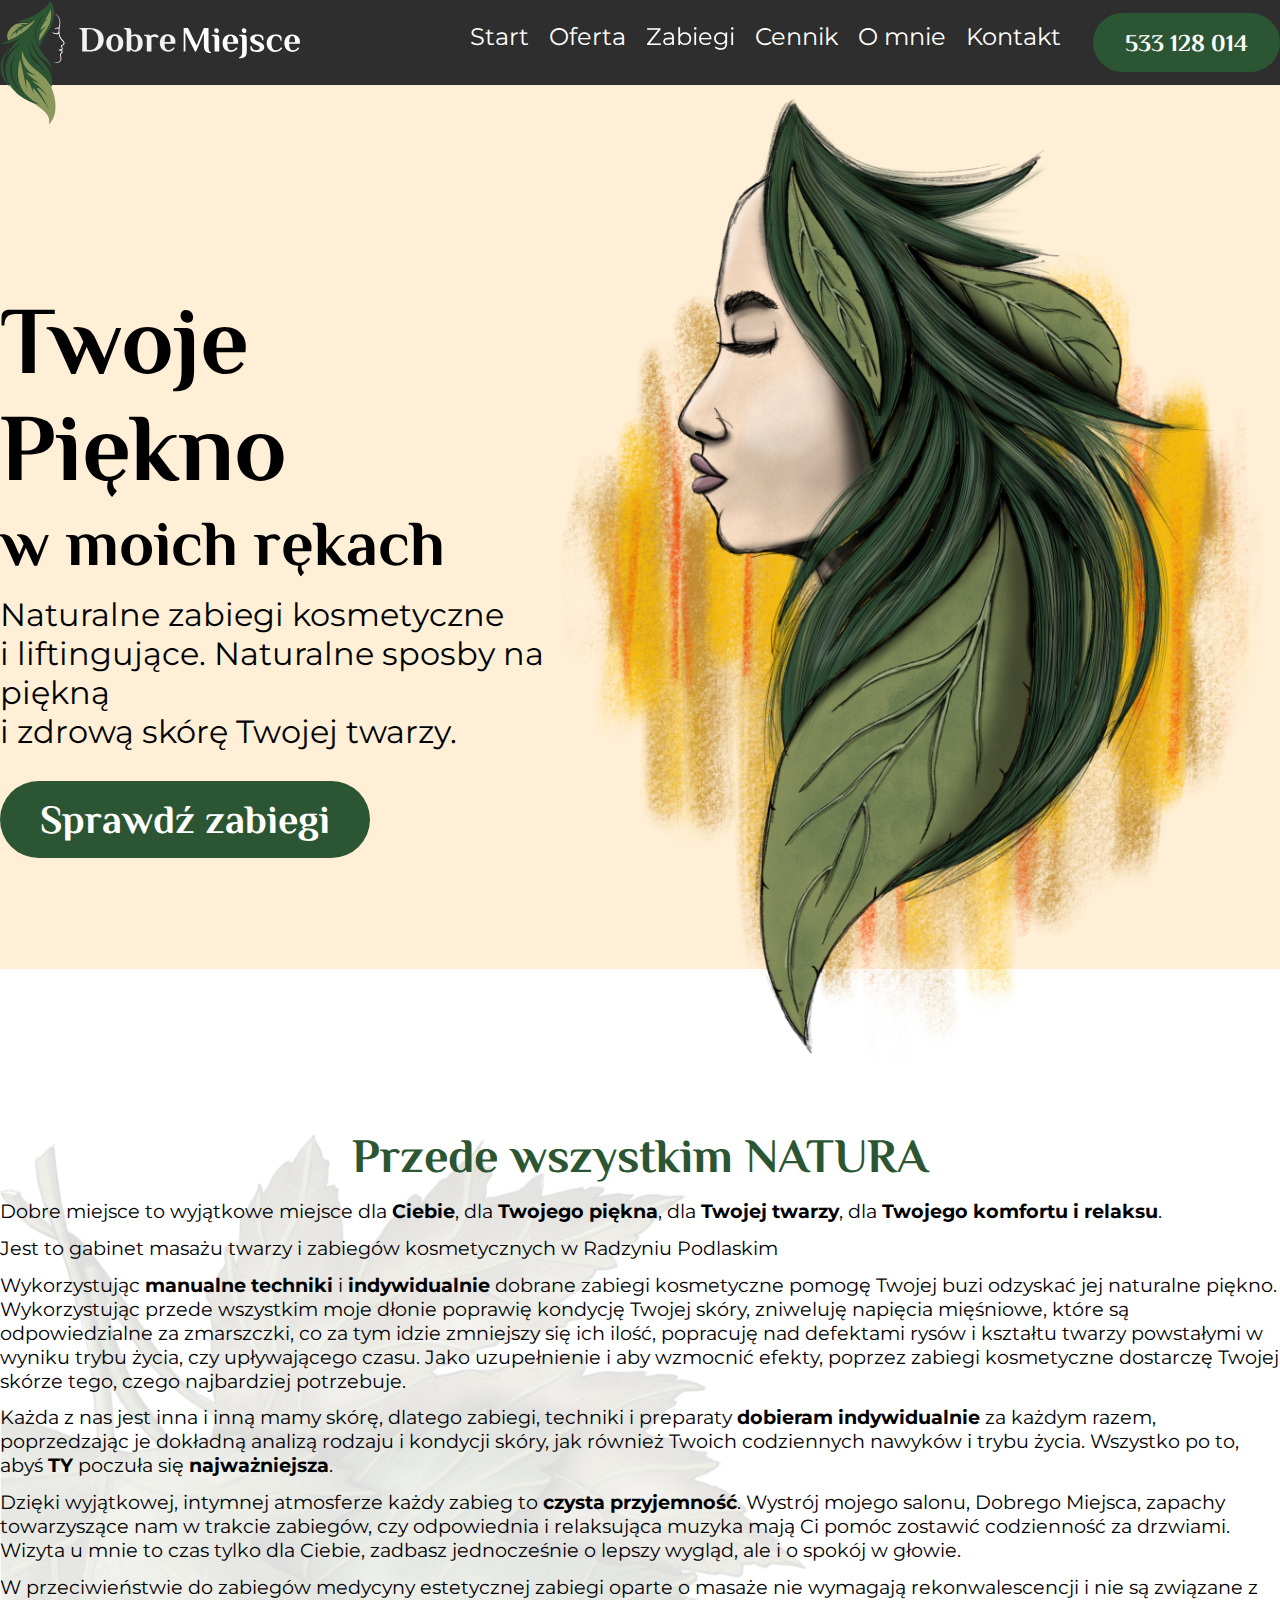
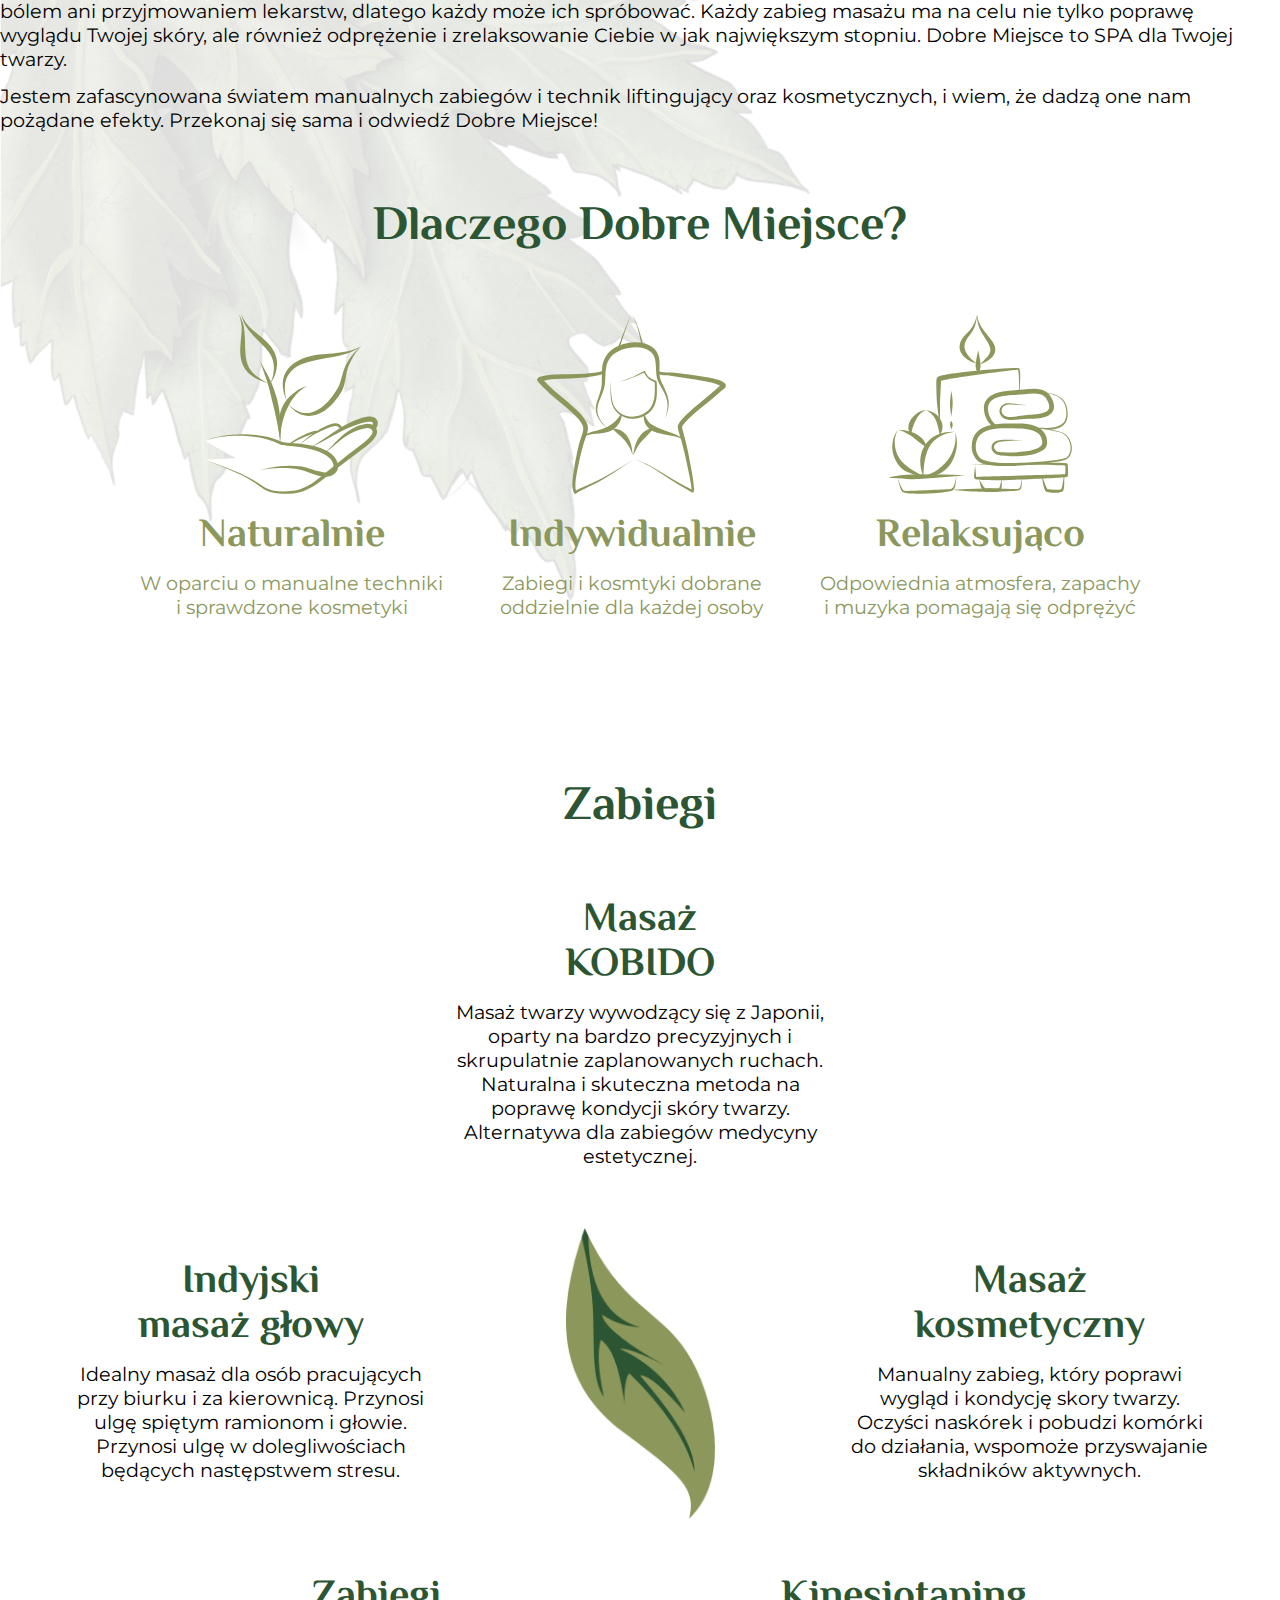
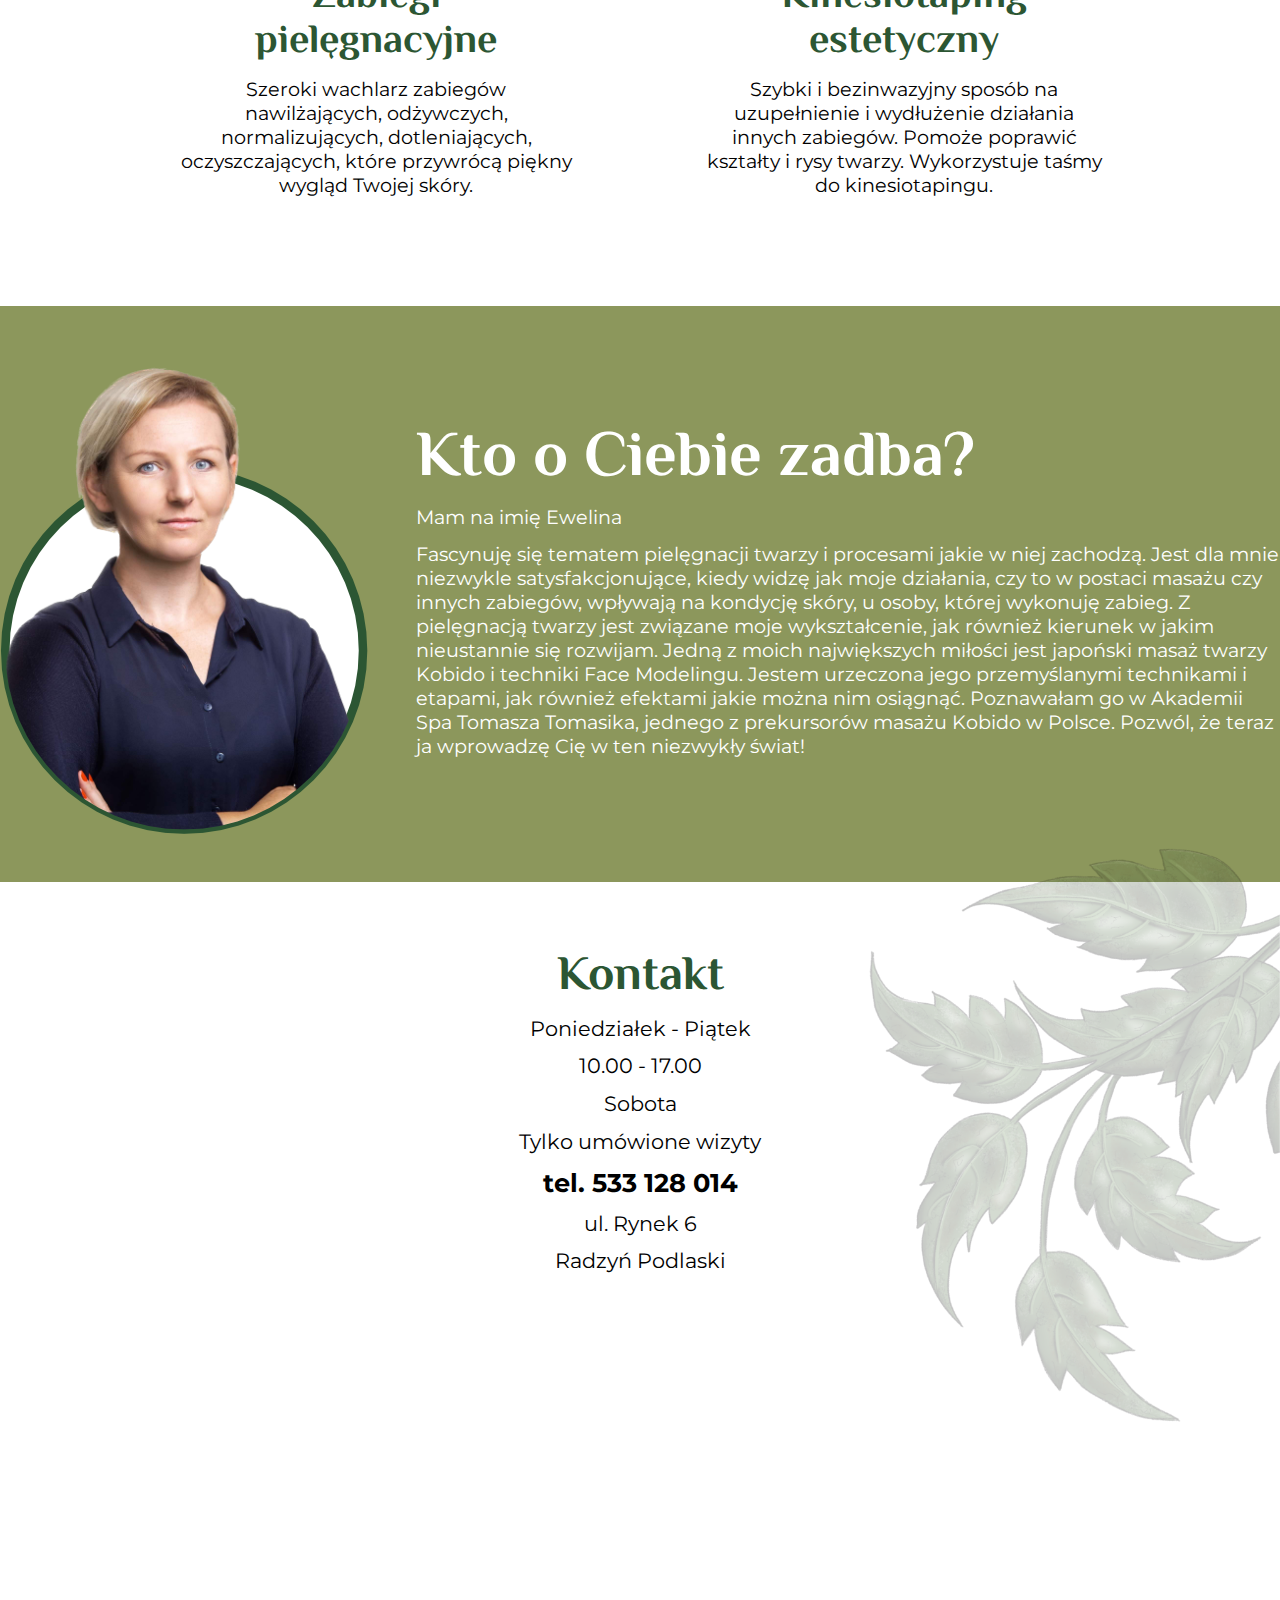
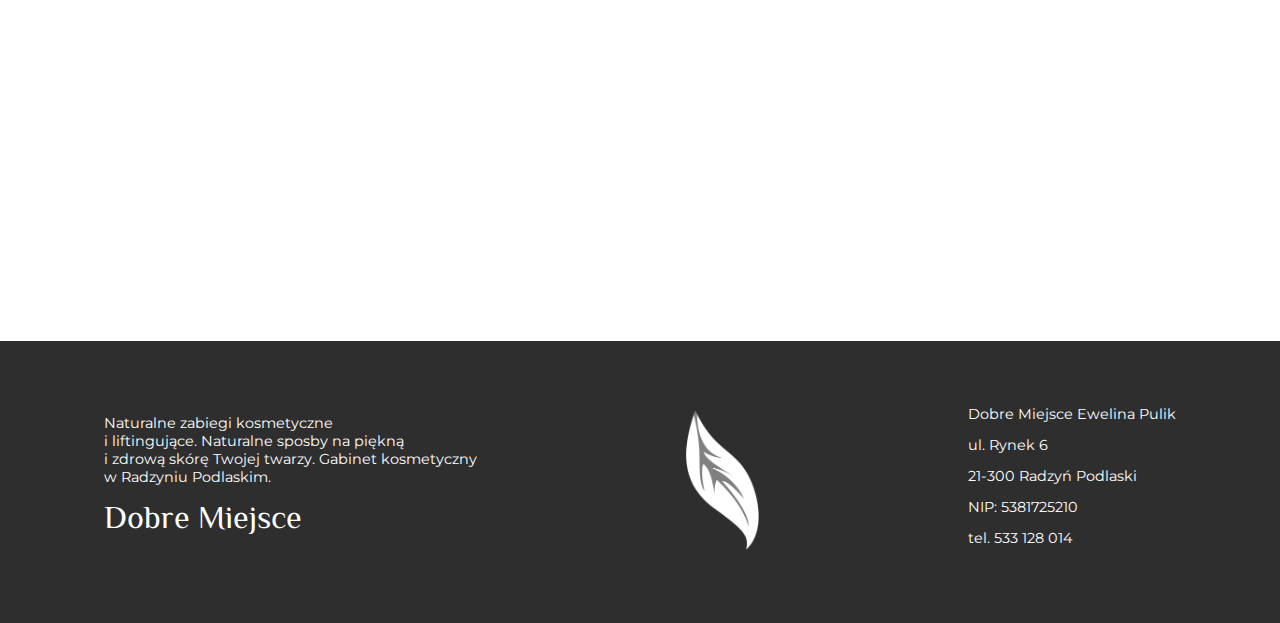
==== index.html @ a8a828a7 "Repository initialization" ====
<!DOCTYPE html>
<html lang="en">
<head>
  <meta charset="UTF-8">
  <meta http-equiv="X-UA-Compatible" content="IE=edge">
  <meta name="viewport" content="width=device-width, initial-scale=1.0">
  <meta name="facebook-domain-verification" content="7zumiikb2xmqlkb2lpfqrp0bzex1kz" />
  <title>Dobre Miejsce - Gabinet kosmetyczny -Manualne zabiegi na twarz</title>
  <link rel="stylesheet" href="./css/style.css">
  <!-- Google Tag Manager -->
  <script>(function(w,d,s,l,i){w[l]=w[l]||[];w[l].push({'gtm.start':
  new Date().getTime(),event:'gtm.js'});var f=d.getElementsByTagName(s)[0],
  j=d.createElement(s),dl=l!='dataLayer'?'&l='+l:'';j.async=true;j.src=
  'https://www.googletagmanager.com/gtm.js?id='+i+dl;f.parentNode.insertBefore(j,f);
  })(window,document,'script','dataLayer','GTM-NC2VKWX');</script>
  <!-- End Google Tag Manager -->
</head>

<body>
  
  <!-- Google Tag Manager (noscript) -->
<noscript><iframe src="https://www.googletagmanager.com/ns.html?id=GTM-NC2VKWX"
  height="0" width="0" style="display:none;visibility:hidden"></iframe></noscript>
  <!-- End Google Tag Manager (noscript) -->

  <header>

    <div class="header__box desktop">
      <img src="../assets/Logo jedna linia.svg" alt="Dobre Miejsce logo" class="logo">

      <div class="header__menu">
        <nav class="nav100">
          <ul class="nav100">
            <li class="nav100"><a href="../#start">Start</a></li>
            <li class="nav100"><a href="../#oferta">Oferta</a></li>
            <li class="dropdown nav100">
              <a href="../#zabiegi">Zabiegi</a>
              <ul class="dropdown__menu">
                <li><a href="./zabiegi/kobido.html">Masaż KOBIDO</a></li>
                <li><a href="./zabiegi/masaz-indyjski-glowy.html">Indyjski masaż głowy</a></li>
                <li><a href="./zabiegi/masaz-kosmetyczny.html">Masaż kosmetyczny</a></li>
                <li><a href="./zabiegi/kinesiotaping-estetyczny.html">Kinesiotaping Estetyczny</a></li>
                <li class="dropdown__inner">
                  <a href="#" class="dropdown__menu__item">Zabiegi pielęgnacyjne &darr;</a>
                  <ul class="dropdown__menu__inner">
                    <li><a href="./zabiegi/zabiegi-pielegnacyjne/sekret-wiecznej-mlodosci.html">Sekret Wiecznej Młodości</a></li>
                    <li><a href="./zabiegi/zabiegi-pielegnacyjne/antiacne-vials.html">AntiAcne Vials</a></li>
                    <li><a href="./zabiegi/zabiegi-pielegnacyjne/antiaging-vials.html">AntiAging Vials</a></li>
                    <li><a href="./zabiegi/zabiegi-pielegnacyjne/peeling-kawitacyjny.html">Peeling kawitacyjny</a></li>
                    <li><a href="./zabiegi//zabiegi-pielegnacyjne/mezoterapia-beziglowa.html">Mezoterapia bezigłowa</a></li>
                    <li><a href="./zabiegi/zabiegi-pielegnacyjne/sonoforeza.html">Sonoforeza</a></li>
                  </ul>
                </li>
              </ul>
            </li>
            <li class="nav100"><a href="./cennik.html">Cennik</a></li>
            <li class="nav100"><a href="#bio">O mnie</a></li>
            <li class="nav100"><a href="#kontakt">Kontakt</a></li>
          </ul>
        </nav>
        <button><a href="tel:533128014">533 128 014</a></button>
      </div>

    </div>

    <div class="header__box-mobile">
      <div class="mobile__header">
        <img src="../assets/Logo jedna linia.svg" alt="Dobre Miejsce logo" class="logo">
        <a href="#start">
          <div class="hamburger__icon">
            <div class="hamburger__bar bar-1"></div>
            <div class="hamburger__bar bar-2"></div>
            <div class="hamburger__bar bar-3"></div>
          </div>
        </a>
      </div>
      
    </div>
  </header>
  <div class="header__box-mobile dropdown__menu__openbox">
    <div class="header__menu-mobile header__menu">
      <nav>
        <ul>
          <li class="nav100"><a href="#start">Start</a></li>
          <li class="nav100"><a href="#oferta">Oferta</a></li>
          <li class="dropdown-mobile">
            <a href="#zabiegi">Zabiegi</a>
              <ul class="second__level">
                <li><a href="./zabiegi/kobido.html">Masaż KOBIDO</a></li>
              <li><a href="./zabiegi/masaz-indyjski-glowy.html">Indyjski masaż głowy</a></li>
              <li><a href="./zabiegi/masaz-kosmetyczny.html">Masaż kosmetyczny</a></li>
              <li><a href="./zabiegi/kinesiotaping-estetyczny.html">Kinesiotaping Estetyczny</a></li>
                <li class="dropdown__inner-mobile">
                  <a href="#">Zabiegi pielęgnacyjne:</a>
                  <ul class="third__level">
                    <li><a href="./zabiegi/zabiegi-pielegnacyjne/peeling-kawitacyjny.html">Peeling kawitacyjny</a></li>
                    <li><a href="./zabiegi/zabiegi-pielegnacyjne/mezoterapia-beziglowa.html">Mezoterapia bezigłowa</a></li>
                    <li><a href="./zabiegi/zabiegi-pielegnacyjne/sonoforeza.html">Sonoforeza</a></li>
                    <li><a href="./zabiegi/zabiegi-pielegnacyjne/sekret-wiecznej-mlodosci.html">Sekret Wiecznej Młodości</a></li>
                    <li><a href="./zabiegi/zabiegi-pielegnacyjne/antiacne-vials.html">AntiAcne Vials</a></li>
                    <li><a href="./zabiegi/zabiegi-pielegnacyjne/antiaging-vials.html">AntiAging Vials</a></li>
                  </ul>
                </li>
              </ul>
          </li>
          <li class="nav100"><a href="./cennik.html">Cennik</a></li>
          <li class="nav100"><a href="#bio">O mnie</a></li>
          <li class="nav100"><a href="#kontakt">Kontakt</a></li>
        </ul>
      </nav>
      <button><a href="tel:533128014">533 128 014</a></button>
    </div>
  </div>

  <section class="hero" id="start">
    <div class="hero__box">
      <div class="hero__text">
        <h1>Twoje Piękno</h1>
        <h2>w moich rękach</h2>
        <p>Naturalne zabiegi kosmetyczne</br>i liftingujące. Naturalne sposby na piękną</br>i zdrową skórę Twojej twarzy.</p>
        <button><a href="../#zabiegi">Sprawdź zabiegi</a></button>
      </div>
      <img src="./assets/hero.png" alt="Narysowana głowa kobiety, z liściami we włosach">
    </div>
    <div class="hero__bottom-bar"></div>
  </section>

<div class="bg1">

  <main>

    <section class="intro" id="oferta">
      <h2>Przede wszystkim NATURA</h2>
      <p>Dobre miejsce to wyjątkowe miejsce dla <strong>Ciebie</strong>, dla <strong>Twojego piękna</strong>, dla <strong>Twojej twarzy</strong>, dla <strong>Twojego komfortu i relaksu</strong>. </p>
      <p>Jest to gabinet masażu twarzy i zabiegów kosmetycznych w Radzyniu Podlaskim</p>
      <p>Wykorzystując <strong>manualne techniki</strong> i <strong>indywidualnie</strong> dobrane zabiegi kosmetyczne pomogę Twojej buzi odzyskać jej naturalne piękno. Wykorzystując przede wszystkim moje dłonie poprawię kondycję Twojej skóry, zniweluję napięcia mięśniowe, które są odpowiedzialne za zmarszczki, co za tym idzie zmniejszy się ich ilość, popracuję nad defektami rysów i kształtu twarzy powstałymi w wyniku trybu życia, czy upływającego czasu. Jako uzupełnienie i aby wzmocnić efekty, poprzez zabiegi kosmetyczne dostarczę Twojej skórze tego, czego najbardziej potrzebuje. </p>
      <p>Każda z nas jest inna i inną mamy skórę, dlatego zabiegi, techniki i preparaty <strong>dobieram indywidualnie</strong> za każdym razem, poprzedzając je dokładną analizą rodzaju i kondycji skóry, jak również Twoich codziennych nawyków i trybu życia. Wszystko po to, abyś <strong>TY</strong> poczuła się <strong>najważniejsza</strong>. </p>
      <p>Dzięki wyjątkowej, intymnej atmosferze każdy zabieg to <strong>czysta przyjemność</strong>. Wystrój mojego salonu, Dobrego Miejsca, zapachy towarzyszące nam w trakcie zabiegów, czy odpowiednia i relaksująca muzyka mają Ci pomóc zostawić codzienność za drzwiami. Wizyta u mnie to czas tylko dla Ciebie, zadbasz jednocześnie o lepszy wygląd, ale i o spokój w głowie.</p>
      <p> W przeciwieństwie do zabiegów medycyny estetycznej zabiegi oparte o masaże nie wymagają rekonwalescencji i nie są związane z bólem ani przyjmowaniem lekarstw, dlatego każdy może ich spróbować. Każdy zabieg masażu ma na celu nie tylko poprawę wyglądu Twojej skóry, ale również odprężenie i zrelaksowanie Ciebie w jak największym stopniu.  Dobre Miejsce to SPA dla Twojej twarzy.</p>
      <p>Jestem zafascynowana światem manualnych zabiegów i technik liftingujący oraz kosmetycznych, i wiem, że dadzą one nam pożądane efekty. Przekonaj się sama i odwiedź Dobre Miejsce! </p>
    </section>

    <section class="featured">
      <h2>Dlaczego Dobre Miejsce?</h2>
      <div class="featured__icons">
        <div class="featured__icon">
          <img src="./assets/hand.svg" alt="Ikona dłoni">
          <h3>Naturalnie</h3>
          <p>W oparciu o manualne techniki<br>i sprawdzone kosmetyki</p>
        </div>
        <div class="featured__icon">
          <img src="./assets/person.svg" alt="Ikona osoby">
          <h3>Indywidualnie</h3>
          <p>Zabiegi i kosmtyki dobrane<br>oddzielnie dla każdej osoby</p>
        </div>
        <div class="featured__icon">
          <img src="./assets/spa.svg" alt="Ikona spa">
          <h3>Relaksująco</h3>
          <p>Odpowiednia atmosfera, zapachy<br>i muzyka pomagają się odprężyć</p>
        </div>
      </div>
    </section>

    <section class="offer" id="zabiegi">
      <h2>Zabiegi</h2>
      <div class="offer__box">
        <div class="offer__row">
          <div class="offer__item">
            <h3>Masaż<br>KOBIDO</h3>
            <p>Masaż twarzy wywodzący się z Japonii, oparty na bardzo precyzyjnych i skrupulatnie zaplanowanych ruchach. Naturalna i skuteczna metoda na poprawę kondycji skóry twarzy. Alternatywa dla zabiegów medycyny estetycznej.</p>
          </div>
        </div>
        <div class="offer__row">
          <div class="offer__item">
            <h3>Indyjski<br>masaż głowy</h3>
            <p>Idealny masaż dla osób pracujących przy biurku i za kierownicą. Przynosi ulgę spiętym ramionom i głowie.  Przynosi ulgę w dolegliwościach będących następstwem stresu.</p>
          </div>
          <div class="offer__item">
            <img src="./assets/lisc@2x.png" alt="Liść">
          </div>
          <div class="offer__item">
            <h3>Masaż<br>kosmetyczny</h3>
            <p>Manualny zabieg, który poprawi wygląd i kondycję skory twarzy. Oczyści naskórek i pobudzi komórki do działania, wspomoże przyswajanie składników aktywnych.</p>
          </div>
        </div>
        <div class="offer__row">
          <div class="offer__item">
            <h3>Zabiegi<br>pielęgnacyjne</h3>
            <p>Szeroki wachlarz zabiegów nawilżających, odżywczych, normalizujących,  dotleniających, oczyszczających, które przywrócą piękny wygląd Twojej skóry. </p>
          </div>
          <div class="offer__item">
            <h3>Kinesiotaping<br>estetyczny</h3>
            <p>Szybki i bezinwazyjny sposób na uzupełnienie i wydłużenie działania innych zabiegów. Pomoże poprawić kształty i rysy twarzy. Wykorzystuje taśmy do kinesiotapingu.</p>
          </div>
        </div>
      </div>
    </section>

  </main>

</div>

  <section class="bio" id="bio">
    <div class="bio__box">
      <img src="./assets/Ewelina.png" alt="Ewelina Pulik">
      <div class="bio__text">
        <h2>Kto o Ciebie zadba?</h2>
        <p>Mam na imię Ewelina</p>
        <p>Fascynuję się tematem pielęgnacji twarzy i procesami jakie w niej zachodzą. Jest dla mnie niezwykle satysfakcjonujące, kiedy widzę jak moje działania, czy to w postaci masażu czy innych zabiegów, wpływają na kondycję skóry, u osoby, której wykonuję zabieg. Z pielęgnacją twarzy jest związane moje wykształcenie, jak również kierunek w jakim nieustannie się rozwijam. Jedną z moich największych miłości jest japoński masaż twarzy Kobido i techniki Face Modelingu. Jestem urzeczona jego przemyślanymi technikami i etapami, jak również efektami jakie można nim osiągnąć. Poznawałam go w Akademii Spa Tomasza Tomasika, jednego z prekursorów masażu Kobido w Polsce. Pozwól, że teraz ja wprowadzę Cię w ten niezwykły świat!</p>
      </div>
    </div>
  </section>

<div class="bg2__box">

  <main>

    <section class="contact" id="kontakt">
      <h2>Kontakt</h2>
      <p>Poniedziałek - Piątek</p>
      <p>10.00 - 17.00</p>
      <p>Sobota</p>
      <p>Tylko umówione wizyty</p>
      <p><strong>tel. 533 128 014</strong></p>
      <p>ul. Rynek 6</p>
      <p>Radzyń Podlaski</p>
    </section>

  </main>
  <div class="bg2"></div>
</div>

  <div class="map">
    <iframe src="https://www.google.com/maps/embed?pb=!1m18!1m12!1m3!1d2468.238154031235!2d22.618472777047128!3d51.78353339049301!2m3!1f0!2f0!3f0!3m2!1i1024!2i768!4f13.1!3m3!1m2!1s0x472219311bf551cb%3A0xe6fe9b88892fbf57!2sRynek%206%2C%2021-300%20Radzy%C5%84%20Podlaski!5e0!3m2!1spl!2spl!4v1685304555341!5m2!1spl!2spl" width="800" height="600" style="border:0;" allowfullscreen="" loading="lazy" referrerpolicy="no-referrer-when-downgrade"></iframe>
  </div>

  <footer>
    <div>
      <p>Naturalne zabiegi kosmetyczne<br>i liftingujące. Naturalne sposby na piękną<br>i zdrową skórę Twojej twarzy. Gabinet kosmetyczny<br>w Radzyniu Podlaskim.</p>
      <h3>Dobre Miejsce</h3>
    </div>
    <div>
      <img src="./assets/lisc-bw@2x.png" alt="Liść">
    </div>
    <div>
      <p>Dobre Miejsce Ewelina Pulik</p>
      <p>ul. Rynek 6</p>
      <p>21-300 Radzyń Podlaski</p>
      <p>NIP: 5381725210</p>
      <p>tel. 533 128 014</p>
    </div>
  </footer>

  <script src="app.js"></script>
</body>
</html>
---- css/style.css ----
/* imports */

@font-face {
  font-family: philosopher;
  src: url(../assets/Philosopher-Bold-PL.otf);
  font-weight: bold;
}

@font-face {
  font-family: philosopher;
  src: url(../assets/Philosopher-Regular-PL.otf);
  font-weight: regular;
}

@font-face {
  font-family: montserrat;
  src: url(../assets/Montserrat-VariableFont_wght.ttf);
}

/* reset */

html {
  box-sizing: border-box;
  font-size: 16px;
  scroll-behavior: smooth;
}

*, *:before, *:after {
  box-sizing: inherit;
}

body, h1, h2, h3, h4, h5, h6, p, ol, ul {
  margin: 0;
  padding: 0;
  font-weight: normal;
}

ol, ul {
  list-style: none;
}

img {
  max-width: 100%;
  height: auto;
}

a {
  color: inherit;
  text-decoration: none;
}

a:hover {
  color: inherit;
  text-decoration: none;
}

a:active {
  color: inherit;
  text-decoration: none;
}

a:visited {
  color: inherit;
  text-decoration: none;
}

/* variables */
:root {
  --primary: rgb(44, 86, 51);
  --secondary: rgb(140, 151, 92);
  --light: rgb(255, 239, 214);
  --dark: rgb(46, 46, 46);
  --mont: montserrat;
  --phil: philosopher
}

/* globals */

h1, h2, h3 {
  font-family: var(--phil);
  margin-bottom: 1rem;
}

.nav100 {
  height: 100%;
}

li.nav100 {
  display: flex;
  align-items: center;
}

nav a:hover {
  color: var(--secondary);
}

h1 {
  font-size: 6rem;
  font-weight: bold;
}

h2 {
  font-size: 4rem;
  font-weight: bold;
}

.hero p {
  font-size: 2rem;
}

p, li {
  font-family: var(--mont);
  font-size: 1.2rem;
  margin-bottom: .8rem;
}

button {
  background-color: var(--primary);
  color: white;
  font-family: var(--phil);
  font-size: 2.5rem;
  font-weight: bold;
  padding: 1rem 2.5rem;
  border: none;
  border-radius: 40px;
  transition: all .3s ease-in-out;
}

button:hover {
  cursor: pointer;
  background-color: var(--secondary);
  color: black;
  transition: all .3s ease-in-out;
}

.mobile {
  display: none;
}

/* sections */

#start, #oferta, #zabiegi, #bio, #kontakt {
  scroll-margin-top: 6rem;
}

header {
  position: fixed;
  width: 100%;
  top: 0;
  z-index: 4;
}

.bg1 {
  width: 100%;
  background-image: url(../assets/bg1.png);
  background-repeat: no-repeat;
  background-position: left top;
}

.bg2__box {
  width: 100%;
  position: relative;
}

.bg2 {
  position: absolute;
  top: -10rem;
  margin-top: -6rem;
  margin-bottom: -6rem;
  width: 100%;
  height: 85vh;
  background-image: url(../assets/bg2.png);
  background-repeat: no-repeat;
  background-position: right top;
  background-size: contain;
}

.dropdown, .dropdown__inner {
  position: relative;
}

.dropdown__inner {
  padding-bottom: 2rem;
  margin-bottom: -2rem !important;
}

.dropdown__menu {
  display: block;
  min-width: 350px;
  position: absolute;
  top: 5rem;
  left: -2rem;
  background-color: var(--dark);
  padding: 2rem;
  z-index: 4;
  transform: translateY(-400px) scaleY(0);
  transition: all .3s ease-in-out;
}

.dropdown__menu__inner {
  display: block;
  min-width: 350px;
  position: absolute;
  top: 2.5rem;
  left: 4rem;
  background-color: var(--dark);
  padding: 2rem;
  z-index: 4;
  transform: translateX(300px) scaleY(0);
  transition: all .3s ease-in-out;
}

.dropdown:hover .dropdown__menu, .dropdown__menu:hover {
  transform: translateY(0) scaleY(1);
  transition: all .3s ease-in-out;
}

.dropdown__inner:hover .dropdown__menu__inner {
  transform: translateX(0) scaleY(1);
  transition: all .3s ease-in-out;
}

.dropdown__menu li {
  margin-bottom: .6rem;
}

main {
  max-width: 1400px;
  margin: 0 auto;
}

section {
  margin-bottom: 4rem;
}

header {
  background-color: var(--dark);
  display: flex;
  justify-content: center;
  align-items: center;
}

.logo {
  max-width: 300px;
  margin-bottom: -40px;
}

.header__box {
  display: flex;
  justify-content: space-between;
  max-width: 1400px;
  width: 1400px;
}

.header__box-mobile {
  display: none;
}

.header__menu {
  display: flex;
  justify-content: center;
  align-items: center;
}

.header__menu button {
  font-size: 1.5rem;
  padding: 1rem 2rem;
}

nav ul {
  display: flex;
  align-items: center;
  justify-content: center;
  gap: 20px;
  margin-right: 2rem;
}

nav ul li {
  color: white;
  font-family: var(--mont);
  font-size: 1.5rem;
}

.hero, .hero__box {
  display: flex;
  justify-content: center;
  align-items: center;
}

.hero {
  flex-direction: column;
  background-color: var(--light);
  margin-top: 5rem;
}

.hero__box {
  max-width: 1400px;
  z-index: 2;
}

.hero__bottom-bar {
  width: 100%;
  height: 6rem;
  background-color: white;
  margin-top: -6rem;
}

.hero__text button {
  margin-top: 3%;
}

.hero__text h1 {
  margin-bottom: 1%;
}

.title__area {
  display: flex;
  justify-content: center;
  align-items: center;
  height: 10rem;
  background-color: var(--light);
  margin-top: 5rem;
  margin-bottom: 0;
}

.title__area h1{
  font-size: 3rem;
}

main h2 {
  font-size: 3rem;
  color: var(--primary);
  text-align: center;
}

.page__bg {
  max-width: 100%;
  background-image: url(../assets/bg1.png);
  background-repeat: no-repeat;
  background-position: left center;
  padding-top: 4rem;
}

.main__page {
  max-width: 1200px;margin: 0 auto;
}

.main__page p {
  line-height: 2rem;
}

.main__page Ul {
  list-style: disc;
}

.main__page li {
  margin-left: 3rem;
}

.featured {
  margin-top: 3rem;
}

.featured__icons {
  display: flex;
  justify-content: space-between;
  align-items: flex-end;
  max-width: 1000px;
  margin: 0 auto;
  padding-top: 3rem;
}

.featured__icon {
  display: flex;
  flex-direction: column;
  align-items: center;
  transform: scale(1) translateY(0px);
  transition: all .3s ease-in-out;
}

.featured__icon:hover {
  transform: scale(1.05) translateY(-15px);
  transition: all .3s ease-in-out;
}

.featured__icon img {
  height: 180px;
  margin-bottom: 1rem;
}

.featured__icon h3 {
  color: var(--secondary);
  font-size: 2.5rem;
  font-weight: bold;
}

.featured__icon p {
  text-align: center;
  font-size: 1.2rem;
  font-family: var(--mont);
  color: var(--secondary);
}

.offer {
  max-width: 1400px;
  margin: 0 auto;
  padding-top: 5rem;
  margin-bottom: 6rem;
}

.offer h2 {
  margin-bottom: 4rem;
}

.offer__row {
  display: flex;
  align-items: center;
  justify-content: center;
  margin-bottom: 3rem;
}

.offer__item {
  margin-left: 4rem;
  margin-right: 4rem;
}

.offer__row img {
  max-width: 150px;
}

.offer__row h3 {
  color: var(--primary);
  font-size: 2.5rem;
  font-weight: bold;
  text-align: center;
}

.offer__row p {
  text-align: center;
  font-size: 1.2rem;
  font-family: var(--mont);
  max-width: 400px;
}

.bio {
  background-color: var(--secondary);
  color: white;
  padding-bottom: 3rem;
  padding-top: 3rem;
}

.bio__box {
  display: flex;
  align-items: center;
  justify-content: center;
  max-width: 1400px;
  margin: 0 auto;
}

.bio__box img {
  margin-right: 3rem;
}

.contact p {
  text-align: center;
  font-size: 1.3rem;
}

.contact p strong {
  font-size: 1.6rem;
}

.map iframe {
  width: 100%;
}

.first__section {
  background-image: url(../assets/bg1.png);
}

footer {
  background-color: var(--dark);
  display: flex;
  justify-content: space-around;
  align-items: center;
  color: white;
  padding-top: 4rem;
  padding-bottom: 4rem;
}

footer img {
  max-height: 140px;
}

footer p {
  font-size: .9rem;
}

footer h3 {
  font-size: 2rem;
}

.pricing {
  max-width: 600px;
  margin: 0 auto;
}

.pricing h3 {
  font-size: 2rem;
}

.pricing p span {
  display: inline-block;
  font-weight: bold;
  text-align: right;
}

.pricing p span::after {
  content: " zł";
  font-weight: bold;
}

.pricing p span::before {
  content: " - ";
  font-weight: bold;
}

/* responsive */

@media screen and (max-width: 1100px) {
  .hero__box, .featured__icons, .offer__row, .bio__box, footer {
    flex-direction: column;
  }

  .hero__box, .intro, .bio__text {
    padding-left: 1rem;
    padding-right: 1rem;
  }

  .hero button {
    display: block;
    margin: 2rem auto;
  }

  .featured__icons, .bio__box {
    align-items: center;
  }

  .offer__row {
    margin-bottom: 0;
  }

  .offer__item {
    margin-top: 1rem;
  }

  .bio__box img {
    margin-right: 0px;
    margin-bottom: 2rem;
  }

  .desktop {
    display: none;
  }

  footer {
    text-align: center;
  }

  footer div {
    margin-bottom: 3rem;
  }

  /* header {
    position: relative;
  } */

  .header__box-mobile {
    display: flex;
    flex-direction: column;
    width: 90%;
  }

  .header__box-mobile .header__menu, .header__box-mobile .header__menu ul {
    flex-direction: column;
  }

  .header__menu {
    margin-top: 3rem;
  }

  .header__box-mobile button {
    margin-top: 2rem;
    margin-bottom: 3rem;
  }

  nav ul {
    margin-right: 0;
  }

  .mobile__header {
    display: flex;
    justify-content: space-between;
    align-items: center;
  }

  .hamburger__bar {
    width: 30px;
    height: 4px;
    display: block;
    background-color: white;
    margin-top: 4px;
    margin-bottom: 4px;
    border-radius: 5px;
  }

  .hamburger__icon {
    cursor: pointer;
  }

  .bar-1, .bar-2, .bar-3 {
    transition: all .3s ease-in-out;
  }

  .bar-1-open {
    transform: translateY(8px) rotate(45deg);
    transition: all .3s ease-in-out;
  }

  .bar-2-open {
    background-color: var(--dark);
    transition: all .3s ease-in-out;
  }

  .bar-3-open {
    transform: translateY(-8px) rotate(-45deg);
    transition: all .3s ease-in-out;
  }

  .header__box-mobile {
    position: relative;
  }

  .header__menu-mobile {
    position: absolute;
    width: 100%;
    z-index: 3;
    padding-top: 3rem;
    background-color: var(--dark);
    transform: translateY(-400px) scaleY(0);
    transition: all .3s ease-in-out;
  }

  .header__menu-open {
    transform: translateY(60px) scaleY(1);
    transition: all .3s ease-in-out;
  }

  .dropdown-mobile {
    text-align: center;
  }

 .dropdown-mobile li a{
  font-size: 1rem;
 }

 nav ul {
  gap: 10px;
 }

 .second__level, .third__level {
  margin-top: 0.5rem;
  gap: 0px;
 }

 .second__level li {
  margin-bottom: 0;
 }

 .main__page{
  padding-left: 2rem;
  padding-right: 1rem;
 }

 .title__area {
  /* margin-top: 0; */
  text-align: center;
 }

 .hero {
  /* margin-top: 0; */
  padding-top: 3rem;
 }

 .dropdown__menu__openbox {
  display: block;
  margin: 0 auto;
  width: 100%;
  z-index: 3;
 }

 .dropdown__menu__openbox .header__menu-mobile {
  margin: 0 auto;
 }
}
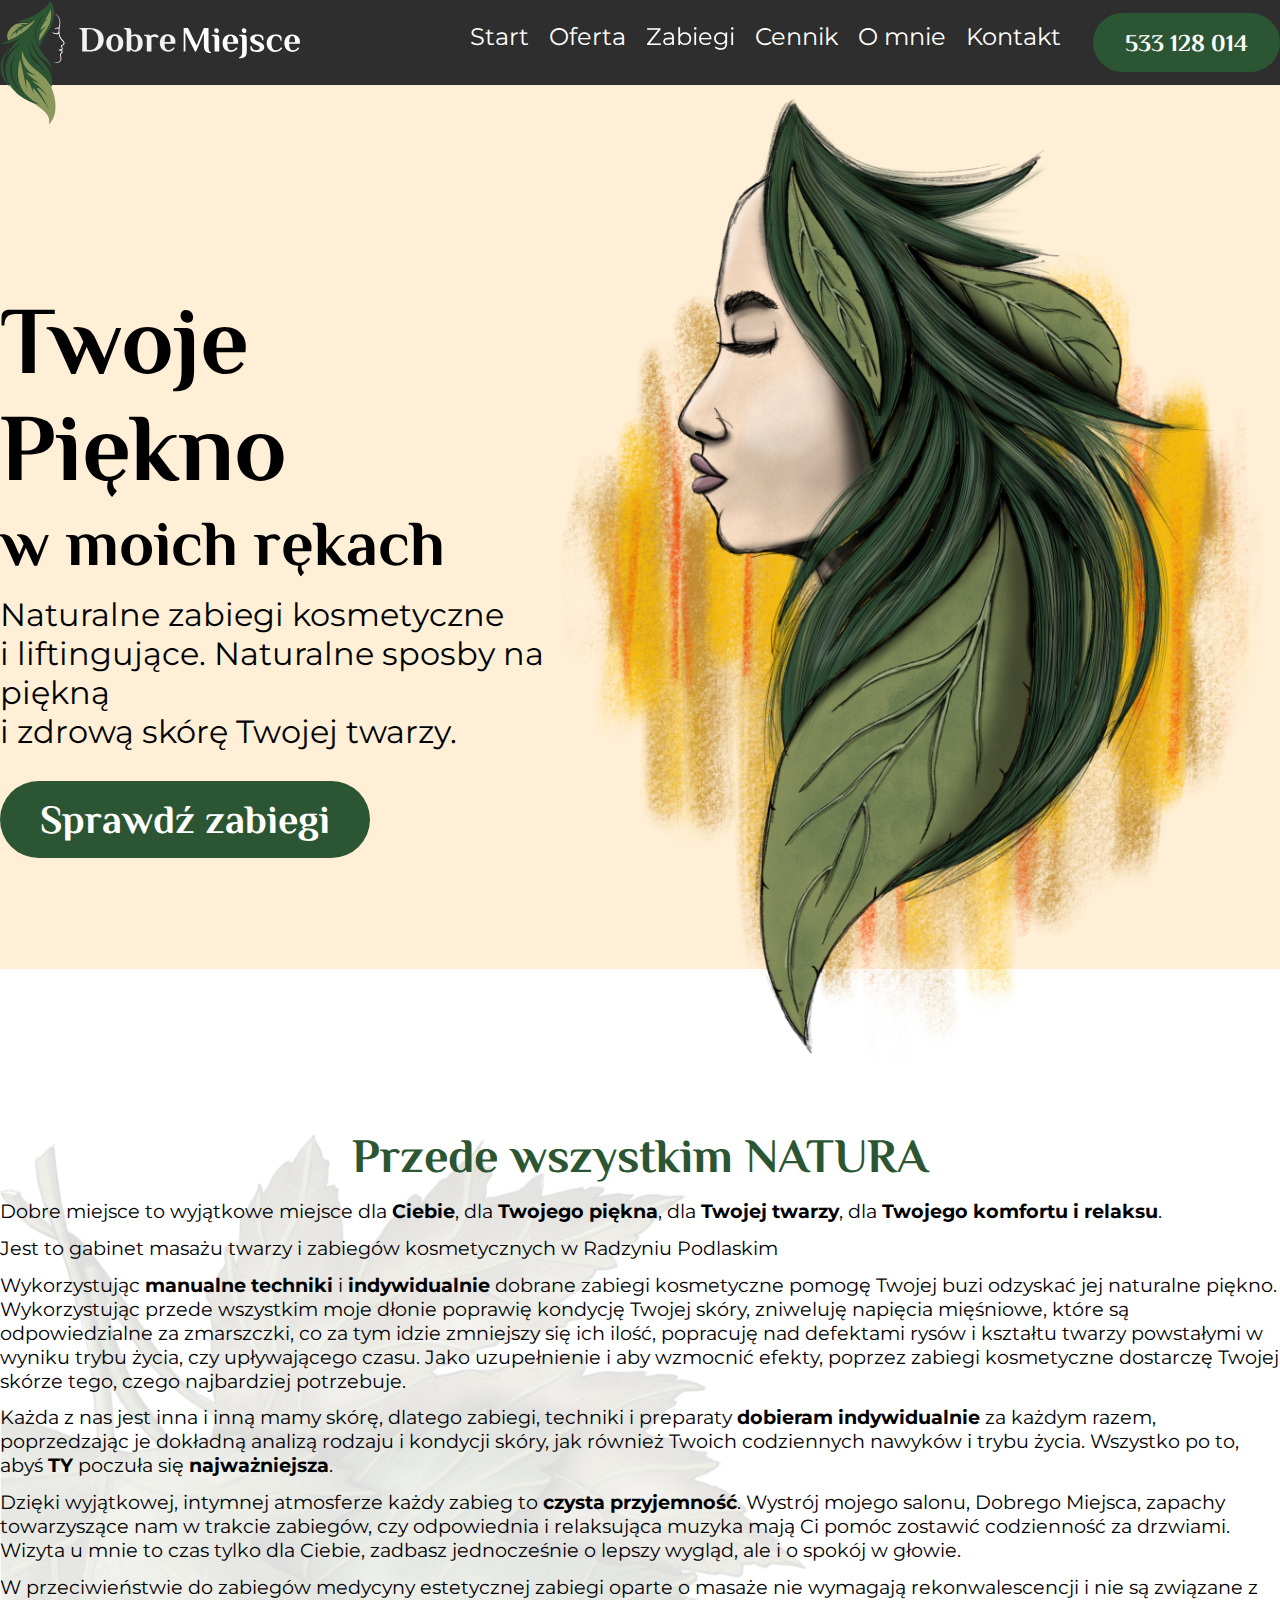
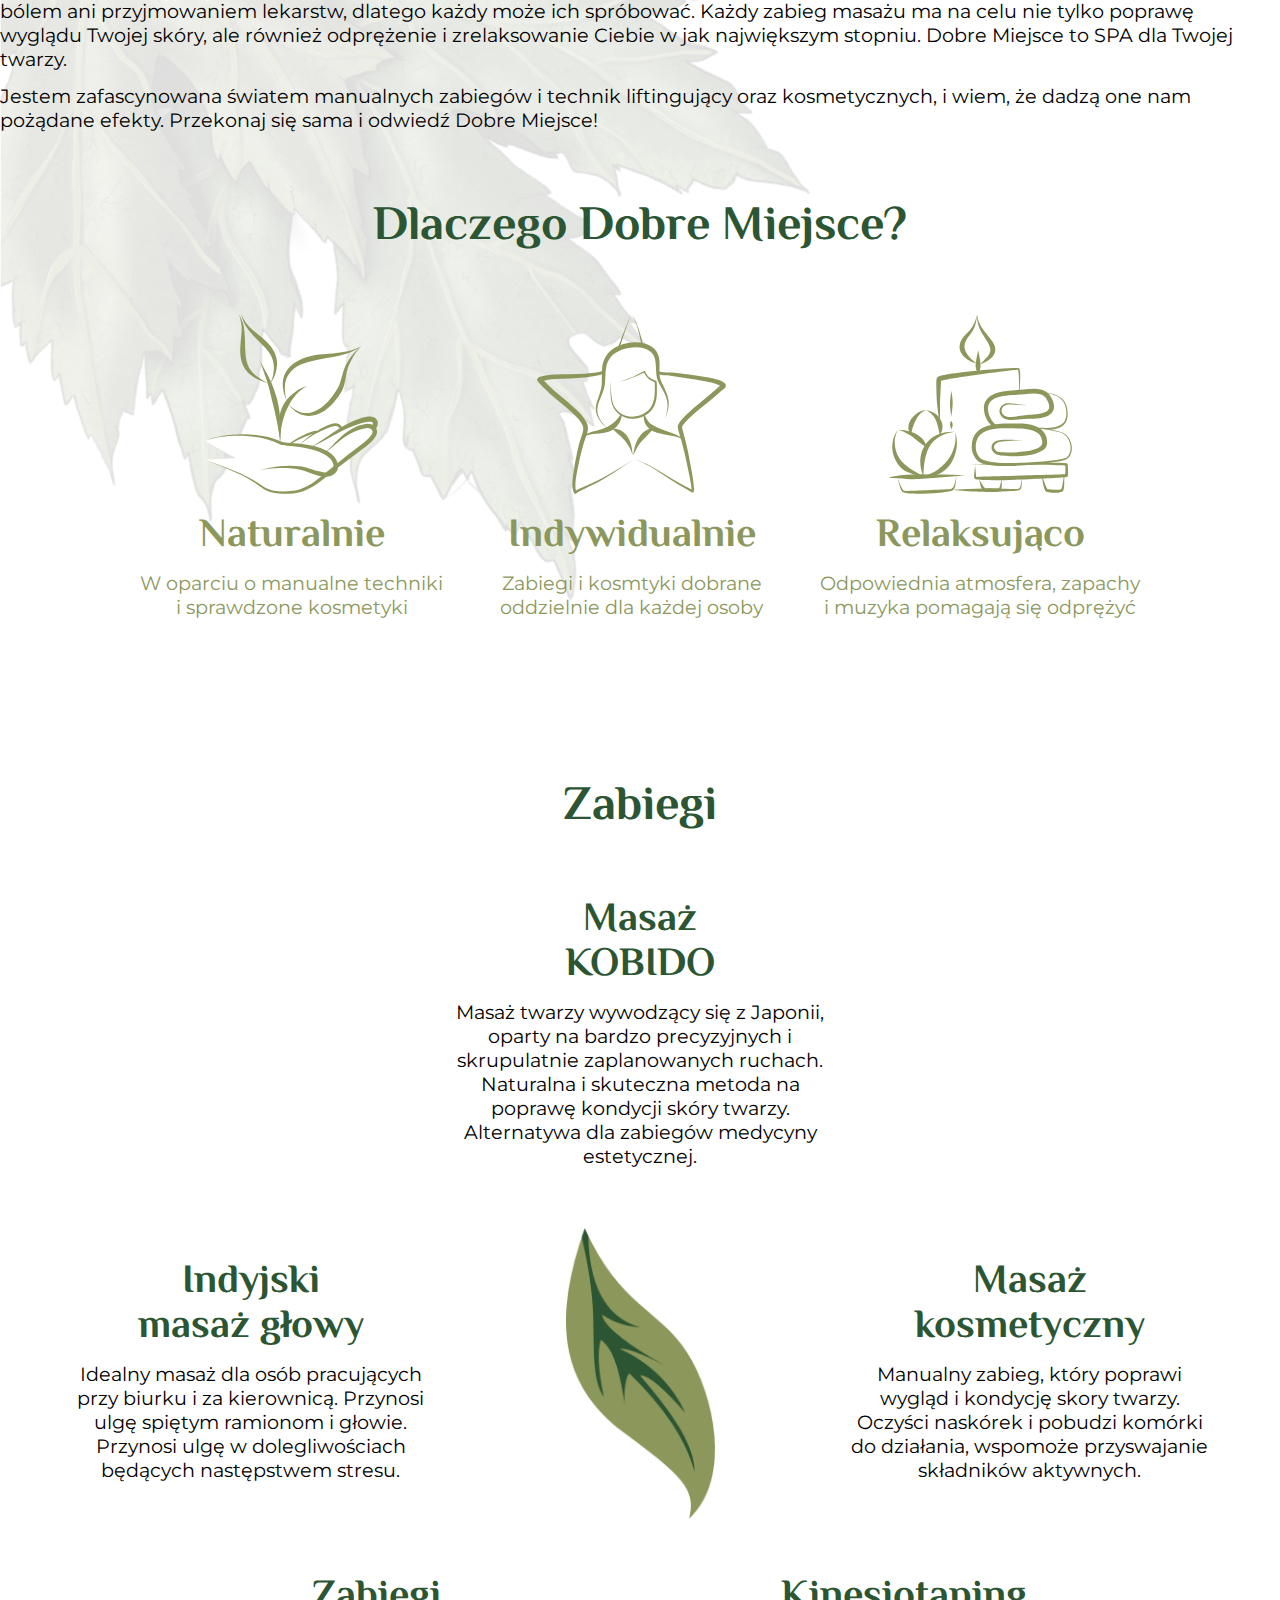
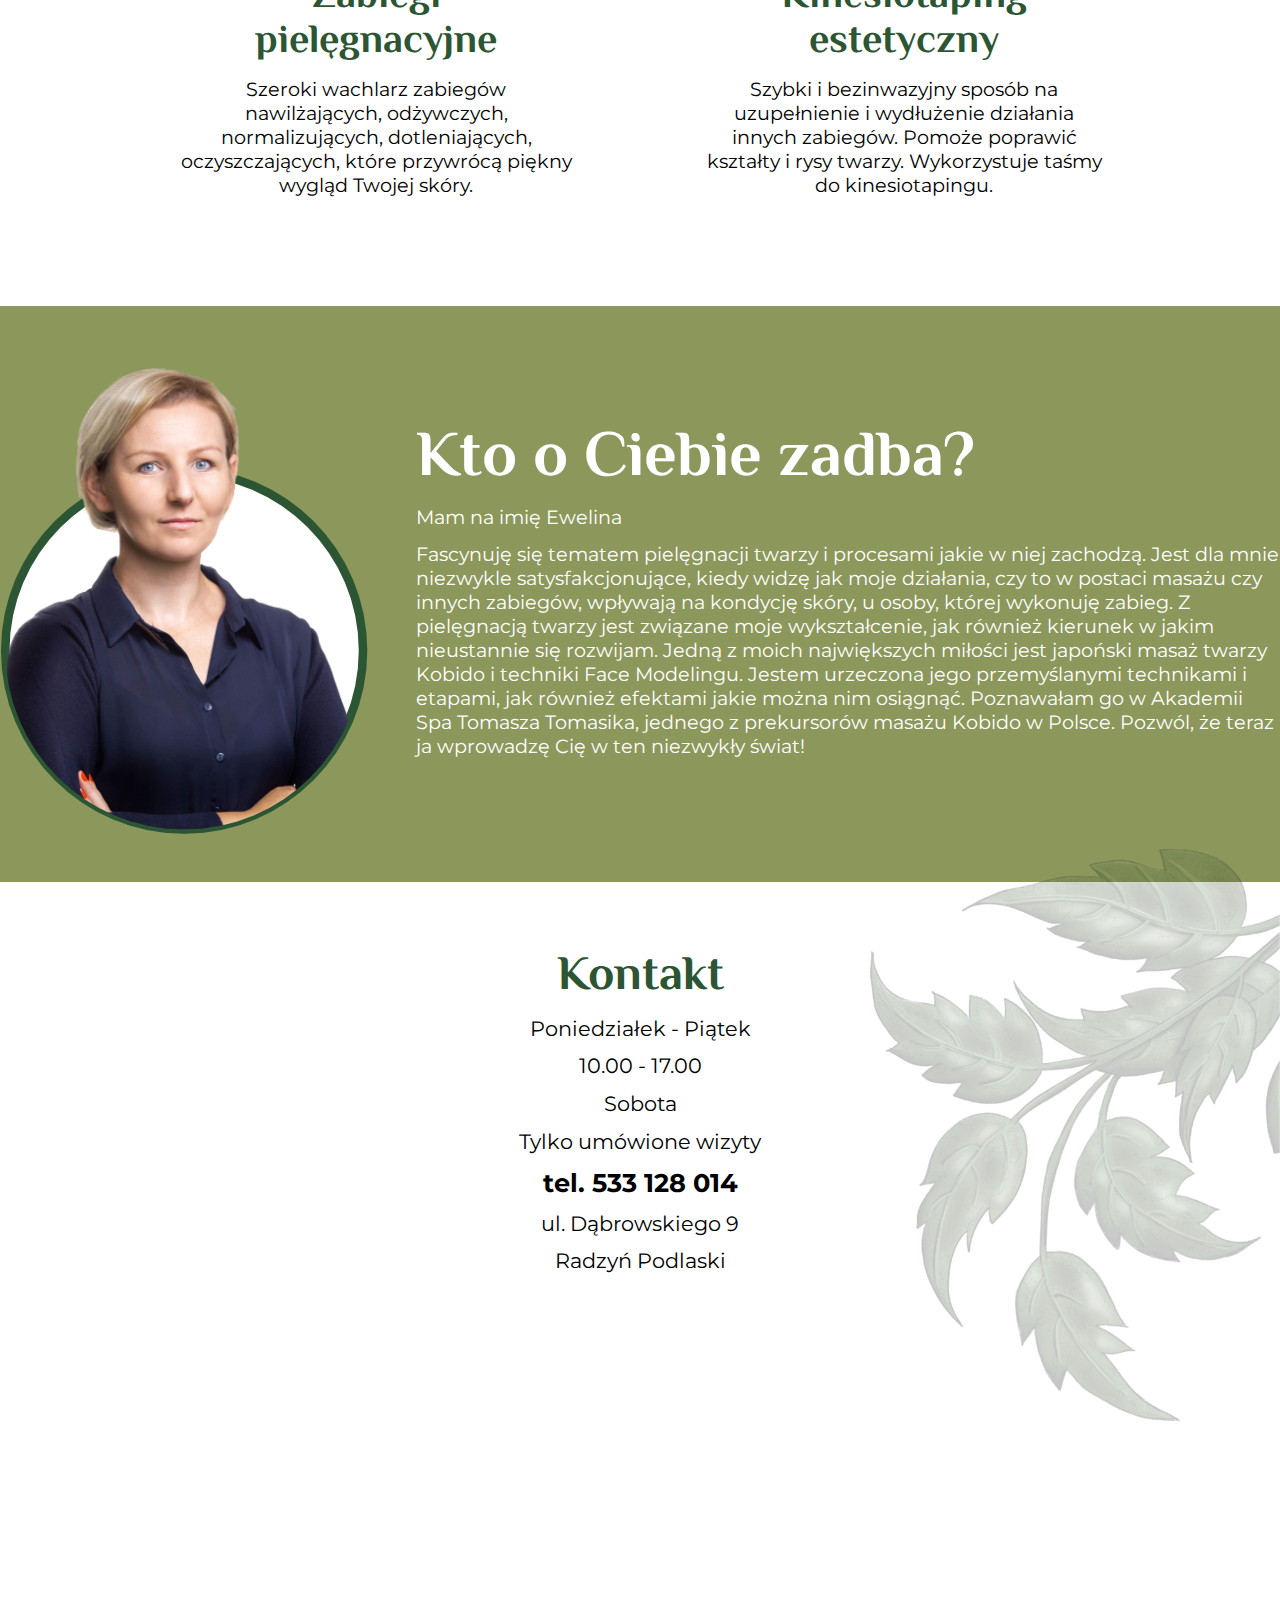
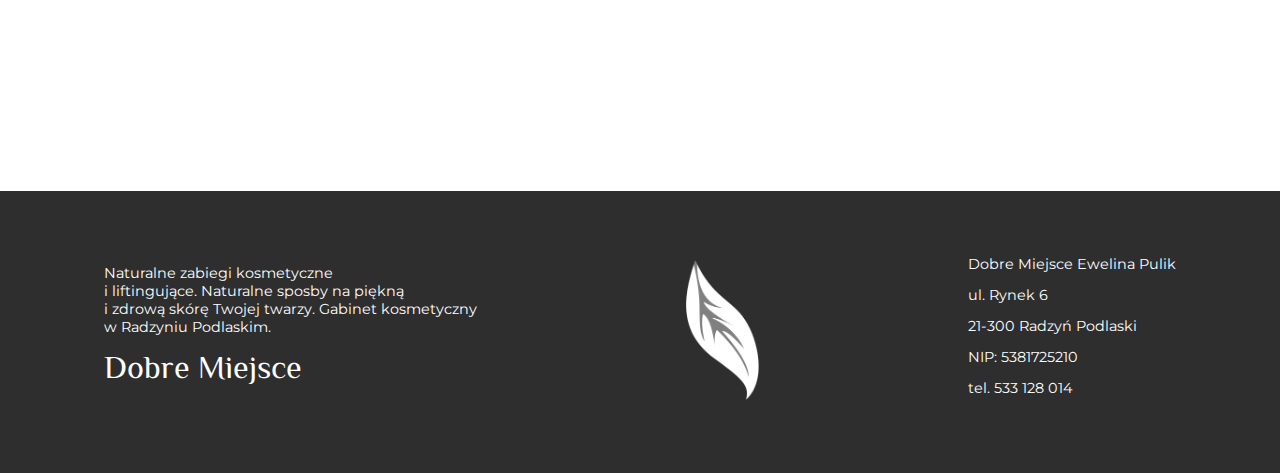
==== commit 60bb1455: "Aktualizacja adresu i mapy" ====
--- a/index.html
+++ b/index.html
@@ -222,7 +222,7 @@
       <p>Sobota</p>
       <p>Tylko umówione wizyty</p>
       <p><strong>tel. 533 128 014</strong></p>
-      <p>ul. Rynek 6</p>
+      <p>ul. Dąbrowskiego 9</p>
       <p>Radzyń Podlaski</p>
     </section>
 
@@ -231,7 +231,7 @@
 </div>
 
   <div class="map">
-    <iframe src="https://www.google.com/maps/embed?pb=!1m18!1m12!1m3!1d2468.238154031235!2d22.618472777047128!3d51.78353339049301!2m3!1f0!2f0!3f0!3m2!1i1024!2i768!4f13.1!3m3!1m2!1s0x472219311bf551cb%3A0xe6fe9b88892fbf57!2sRynek%206%2C%2021-300%20Radzy%C5%84%20Podlaski!5e0!3m2!1spl!2spl!4v1685304555341!5m2!1spl!2spl" width="800" height="600" style="border:0;" allowfullscreen="" loading="lazy" referrerpolicy="no-referrer-when-downgrade"></iframe>
+    <iframe src="https://www.google.com/maps/embed?pb=!1m18!1m12!1m3!1d1659.7949752114503!2d22.619780829503007!3d51.78280343812975!2m3!1f0!2f0!3f0!3m2!1i1024!2i768!4f13.1!3m3!1m2!1s0x47221930e099684b%3A0x8da4d50266ebc6c9!2sGenera%C5%82a%20D%C4%85browskiego%209%2C%2021-300%20Radzy%C5%84%20Podlaski!5e0!3m2!1spl!2spl!4v1720730805800!5m2!1spl!2spl" width="600" height="450" style="border:0;" allowfullscreen="" loading="lazy" referrerpolicy="no-referrer-when-downgrade"></iframe>
   </div>
 
   <footer>
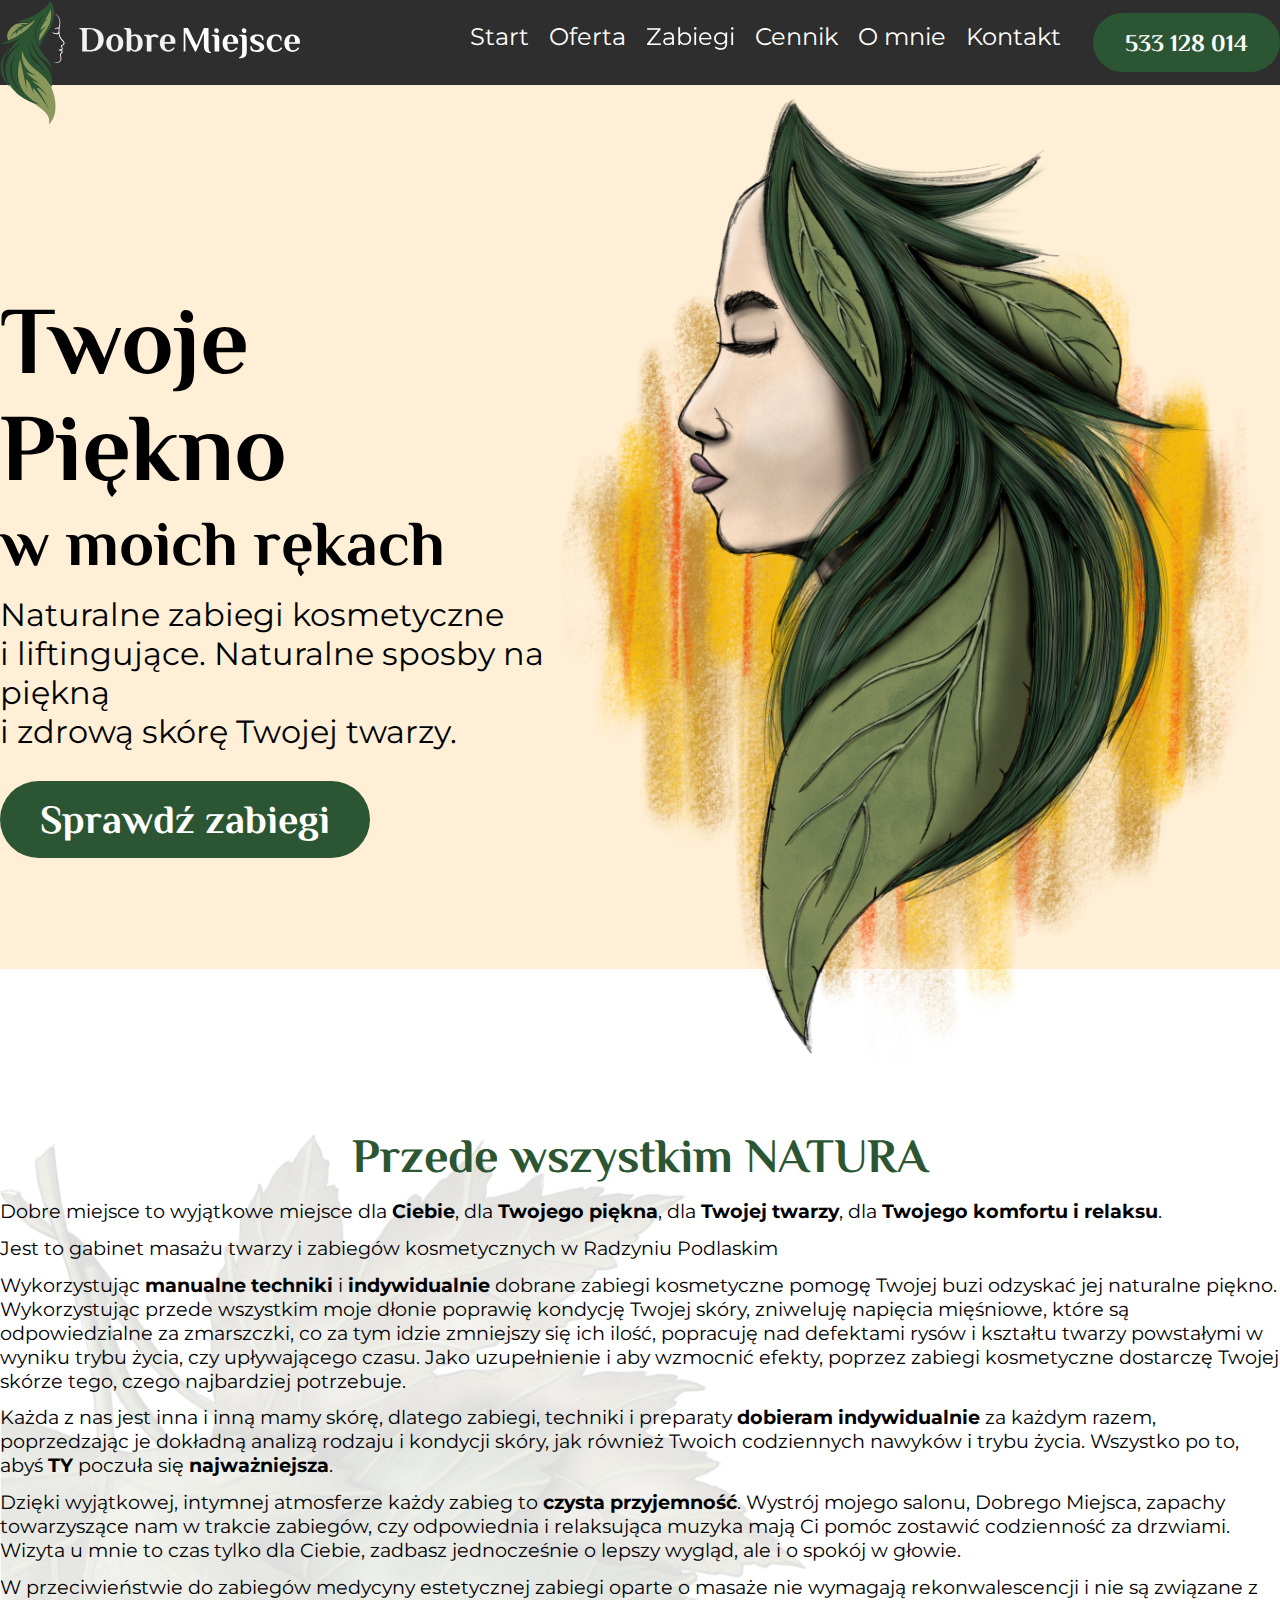
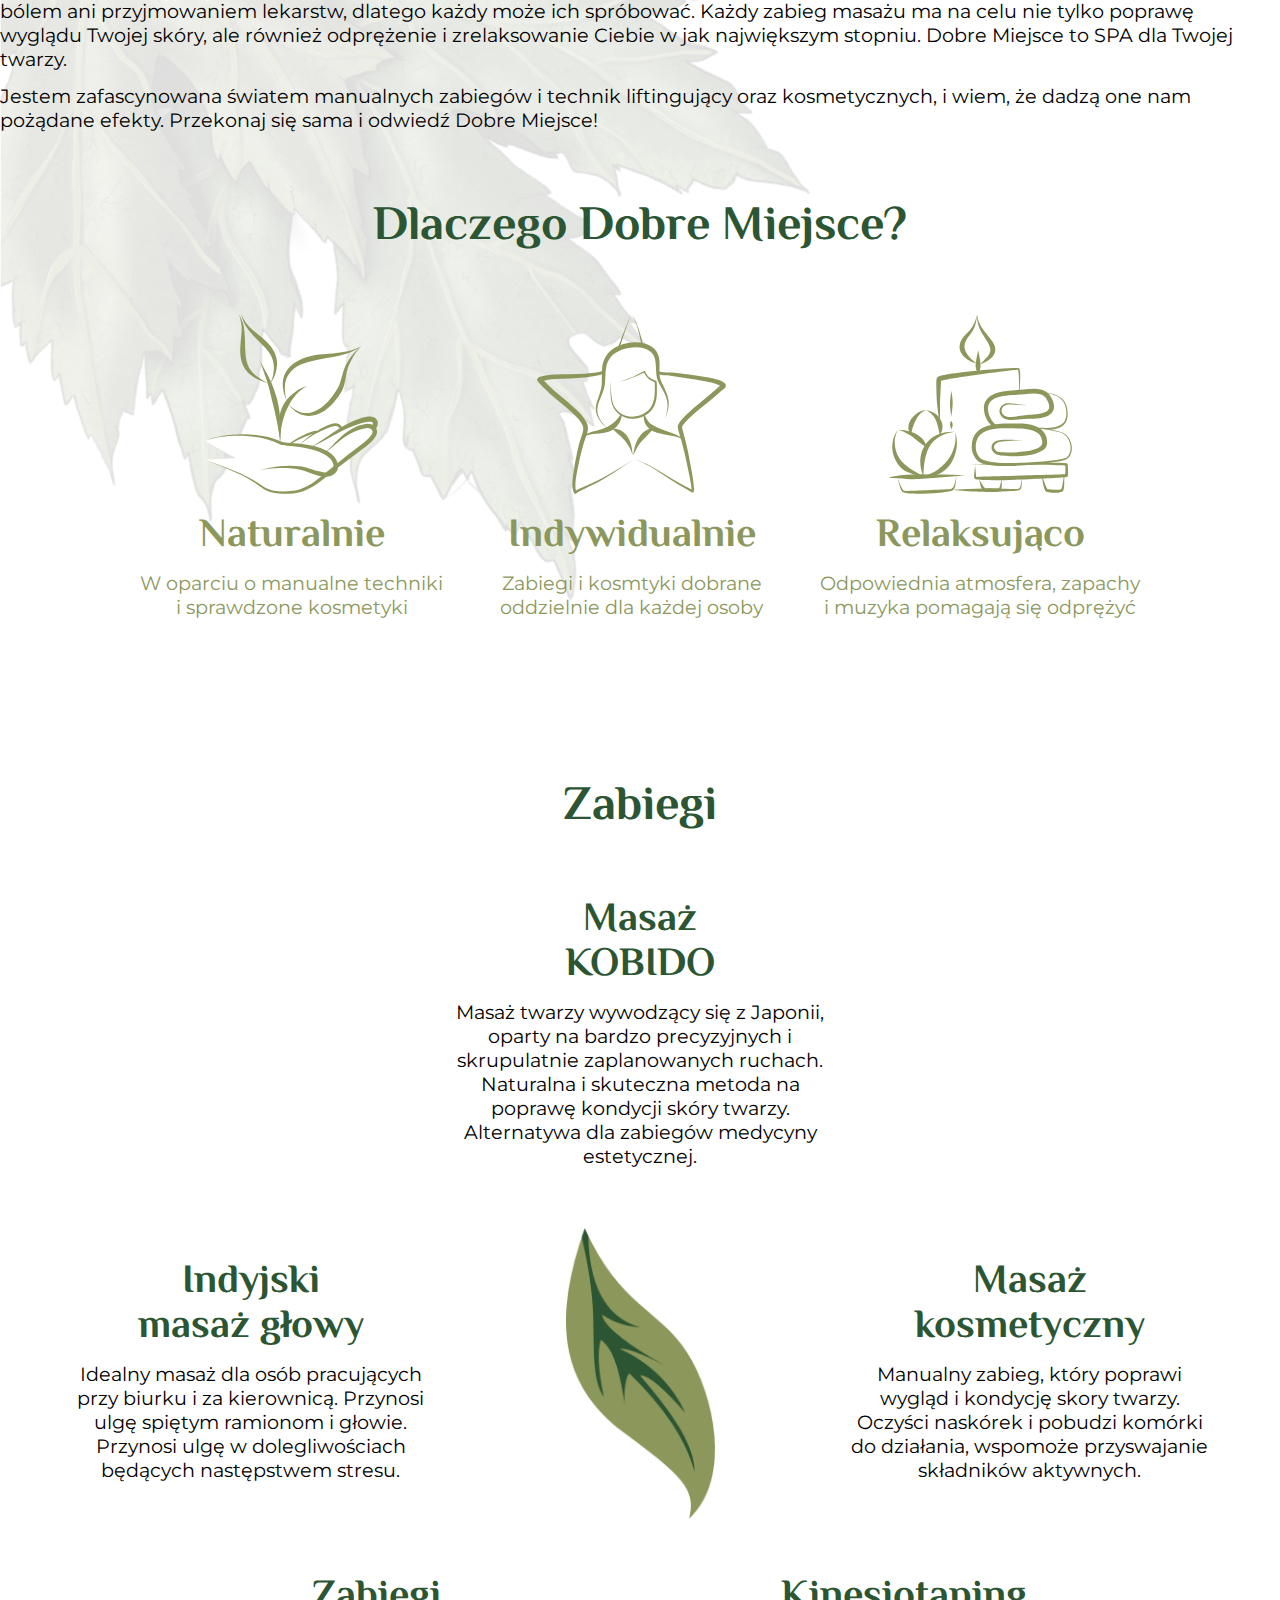
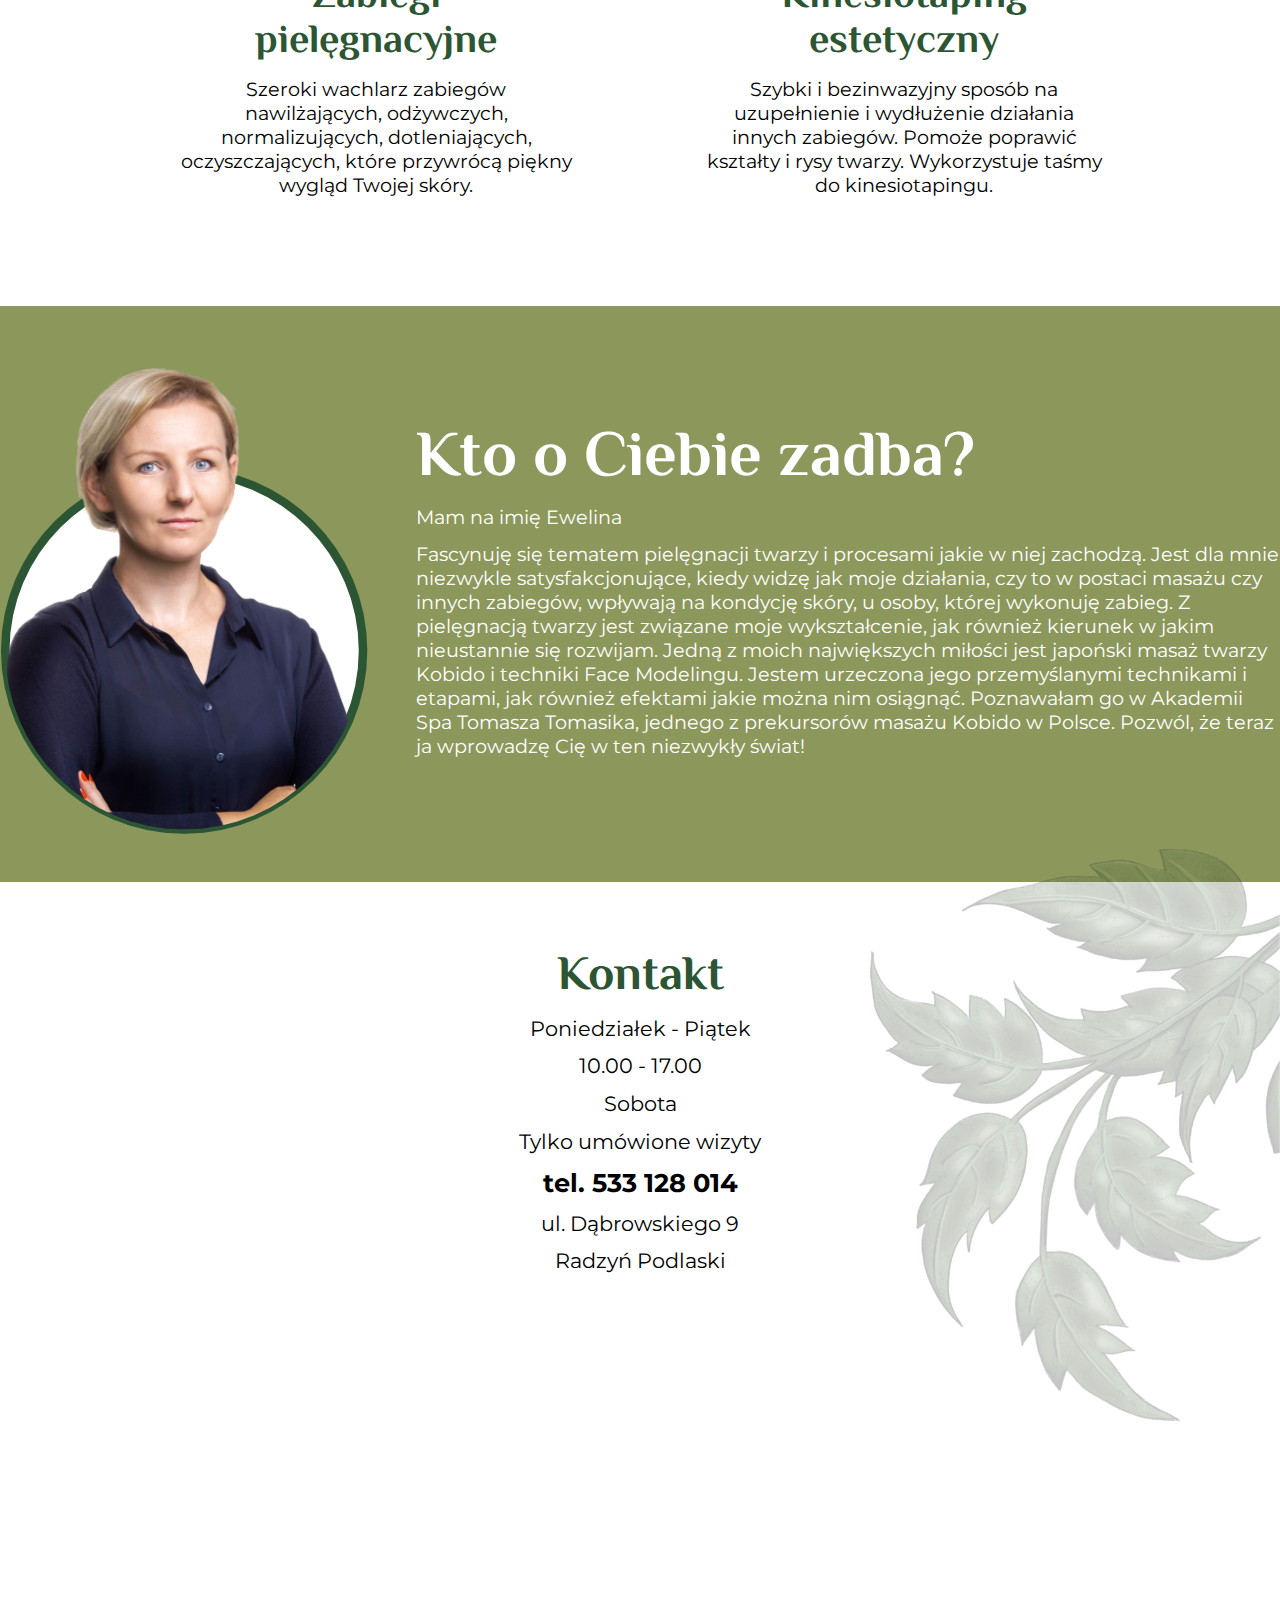
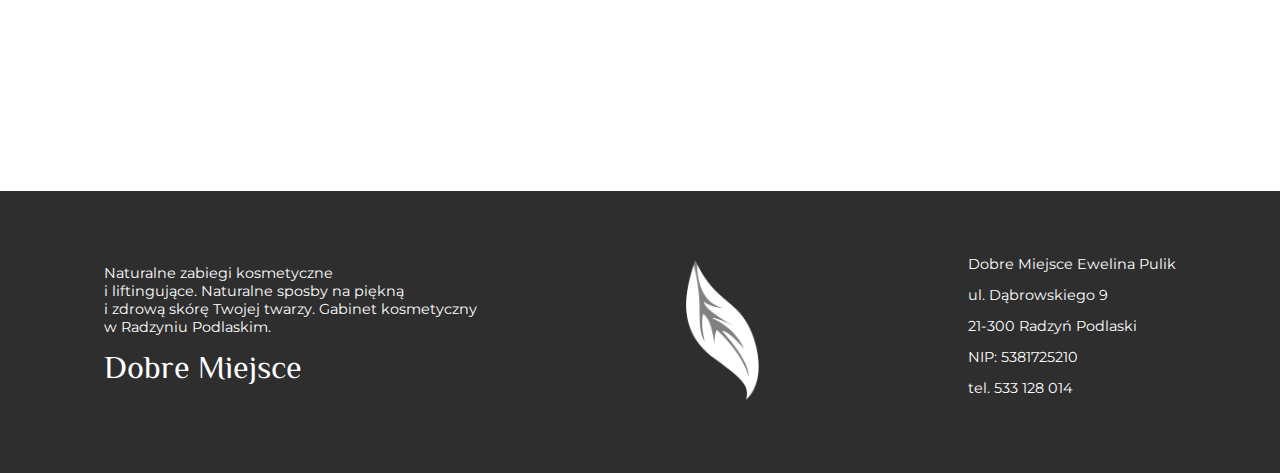
==== commit 473bc66f: "Aktualizacja stopki" ====
--- a/index.html
+++ b/index.html
@@ -244,7 +244,7 @@
     </div>
     <div>
       <p>Dobre Miejsce Ewelina Pulik</p>
-      <p>ul. Rynek 6</p>
+      <p>ul. Dąbrowskiego 9</p>
       <p>21-300 Radzyń Podlaski</p>
       <p>NIP: 5381725210</p>
       <p>tel. 533 128 014</p>
--- a/css/style.css
+++ b/css/style.css
@@ -25,17 +25,29 @@
   scroll-behavior: smooth;
 }
 
-*, *:before, *:after {
+*,
+*:before,
+*:after {
   box-sizing: inherit;
 }
 
-body, h1, h2, h3, h4, h5, h6, p, ol, ul {
+body,
+h1,
+h2,
+h3,
+h4,
+h5,
+h6,
+p,
+ol,
+ul {
   margin: 0;
   padding: 0;
   font-weight: normal;
 }
 
-ol, ul {
+ol,
+ul {
   list-style: none;
 }
 
@@ -71,12 +83,14 @@
   --light: rgb(255, 239, 214);
   --dark: rgb(46, 46, 46);
   --mont: montserrat;
-  --phil: philosopher
+  --phil: philosopher;
 }
 
 /* globals */
 
-h1, h2, h3 {
+h1,
+h2,
+h3 {
   font-family: var(--phil);
   margin-bottom: 1rem;
 }
@@ -108,10 +122,11 @@
   font-size: 2rem;
 }
 
-p, li {
+p,
+li {
   font-family: var(--mont);
   font-size: 1.2rem;
-  margin-bottom: .8rem;
+  margin-bottom: 0.8rem;
 }
 
 button {
@@ -123,14 +138,14 @@
   padding: 1rem 2.5rem;
   border: none;
   border-radius: 40px;
-  transition: all .3s ease-in-out;
+  transition: all 0.3s ease-in-out;
 }
 
 button:hover {
   cursor: pointer;
   background-color: var(--secondary);
   color: black;
-  transition: all .3s ease-in-out;
+  transition: all 0.3s ease-in-out;
 }
 
 .mobile {
@@ -139,7 +154,11 @@
 
 /* sections */
 
-#start, #oferta, #zabiegi, #bio, #kontakt {
+#start,
+#oferta,
+#zabiegi,
+#bio,
+#kontakt {
   scroll-margin-top: 6rem;
 }
 
@@ -175,7 +194,8 @@
   background-size: contain;
 }
 
-.dropdown, .dropdown__inner {
+.dropdown,
+.dropdown__inner {
   position: relative;
 }
 
@@ -194,7 +214,7 @@
   padding: 2rem;
   z-index: 4;
   transform: translateY(-400px) scaleY(0);
-  transition: all .3s ease-in-out;
+  transition: all 0.3s ease-in-out;
 }
 
 .dropdown__menu__inner {
@@ -207,21 +227,22 @@
   padding: 2rem;
   z-index: 4;
   transform: translateX(300px) scaleY(0);
-  transition: all .3s ease-in-out;
-}
-
-.dropdown:hover .dropdown__menu, .dropdown__menu:hover {
+  transition: all 0.3s ease-in-out;
+}
+
+.dropdown:hover .dropdown__menu,
+.dropdown__menu:hover {
   transform: translateY(0) scaleY(1);
-  transition: all .3s ease-in-out;
+  transition: all 0.3s ease-in-out;
 }
 
 .dropdown__inner:hover .dropdown__menu__inner {
   transform: translateX(0) scaleY(1);
-  transition: all .3s ease-in-out;
+  transition: all 0.3s ease-in-out;
 }
 
 .dropdown__menu li {
-  margin-bottom: .6rem;
+  margin-bottom: 0.6rem;
 }
 
 main {
@@ -281,7 +302,8 @@
   font-size: 1.5rem;
 }
 
-.hero, .hero__box {
+.hero,
+.hero__box {
   display: flex;
   justify-content: center;
   align-items: center;
@@ -323,7 +345,7 @@
   margin-bottom: 0;
 }
 
-.title__area h1{
+.title__area h1 {
   font-size: 3rem;
 }
 
@@ -342,7 +364,8 @@
 }
 
 .main__page {
-  max-width: 1200px;margin: 0 auto;
+  max-width: 1200px;
+  margin: 0 auto;
 }
 
 .main__page p {
@@ -375,12 +398,12 @@
   flex-direction: column;
   align-items: center;
   transform: scale(1) translateY(0px);
-  transition: all .3s ease-in-out;
+  transition: all 0.3s ease-in-out;
 }
 
 .featured__icon:hover {
   transform: scale(1.05) translateY(-15px);
-  transition: all .3s ease-in-out;
+  transition: all 0.3s ease-in-out;
 }
 
 .featured__icon img {
@@ -493,7 +516,7 @@
 }
 
 footer p {
-  font-size: .9rem;
+  font-size: 0.9rem;
 }
 
 footer h3 {
@@ -501,7 +524,7 @@
 }
 
 .pricing {
-  max-width: 600px;
+  max-width: 700px;
   margin: 0 auto;
 }
 
@@ -509,6 +532,10 @@
   font-size: 2rem;
 }
 
+.pricing p {
+  font-size: 1rem;
+}
+
 .pricing p span {
   display: inline-block;
   font-weight: bold;
@@ -528,11 +555,17 @@
 /* responsive */
 
 @media screen and (max-width: 1100px) {
-  .hero__box, .featured__icons, .offer__row, .bio__box, footer {
+  .hero__box,
+  .featured__icons,
+  .offer__row,
+  .bio__box,
+  footer {
     flex-direction: column;
   }
 
-  .hero__box, .intro, .bio__text {
+  .hero__box,
+  .intro,
+  .bio__text {
     padding-left: 1rem;
     padding-right: 1rem;
   }
@@ -542,7 +575,8 @@
     margin: 2rem auto;
   }
 
-  .featured__icons, .bio__box {
+  .featured__icons,
+  .bio__box {
     align-items: center;
   }
 
@@ -581,7 +615,8 @@
     width: 90%;
   }
 
-  .header__box-mobile .header__menu, .header__box-mobile .header__menu ul {
+  .header__box-mobile .header__menu,
+  .header__box-mobile .header__menu ul {
     flex-direction: column;
   }
 
@@ -618,23 +653,25 @@
     cursor: pointer;
   }
 
-  .bar-1, .bar-2, .bar-3 {
-    transition: all .3s ease-in-out;
+  .bar-1,
+  .bar-2,
+  .bar-3 {
+    transition: all 0.3s ease-in-out;
   }
 
   .bar-1-open {
     transform: translateY(8px) rotate(45deg);
-    transition: all .3s ease-in-out;
+    transition: all 0.3s ease-in-out;
   }
 
   .bar-2-open {
     background-color: var(--dark);
-    transition: all .3s ease-in-out;
+    transition: all 0.3s ease-in-out;
   }
 
   .bar-3-open {
     transform: translateY(-8px) rotate(-45deg);
-    transition: all .3s ease-in-out;
+    transition: all 0.3s ease-in-out;
   }
 
   .header__box-mobile {
@@ -648,58 +685,59 @@
     padding-top: 3rem;
     background-color: var(--dark);
     transform: translateY(-400px) scaleY(0);
-    transition: all .3s ease-in-out;
+    transition: all 0.3s ease-in-out;
   }
 
   .header__menu-open {
     transform: translateY(60px) scaleY(1);
-    transition: all .3s ease-in-out;
+    transition: all 0.3s ease-in-out;
   }
 
   .dropdown-mobile {
     text-align: center;
   }
 
- .dropdown-mobile li a{
-  font-size: 1rem;
- }
-
- nav ul {
-  gap: 10px;
- }
-
- .second__level, .third__level {
-  margin-top: 0.5rem;
-  gap: 0px;
- }
-
- .second__level li {
-  margin-bottom: 0;
- }
-
- .main__page{
-  padding-left: 2rem;
-  padding-right: 1rem;
- }
-
- .title__area {
-  /* margin-top: 0; */
-  text-align: center;
- }
-
- .hero {
-  /* margin-top: 0; */
-  padding-top: 3rem;
- }
-
- .dropdown__menu__openbox {
-  display: block;
-  margin: 0 auto;
-  width: 100%;
-  z-index: 3;
- }
-
- .dropdown__menu__openbox .header__menu-mobile {
-  margin: 0 auto;
- }
-}+  .dropdown-mobile li a {
+    font-size: 1rem;
+  }
+
+  nav ul {
+    gap: 10px;
+  }
+
+  .second__level,
+  .third__level {
+    margin-top: 0.5rem;
+    gap: 0px;
+  }
+
+  .second__level li {
+    margin-bottom: 0;
+  }
+
+  .main__page {
+    padding-left: 2rem;
+    padding-right: 1rem;
+  }
+
+  .title__area {
+    /* margin-top: 0; */
+    text-align: center;
+  }
+
+  .hero {
+    /* margin-top: 0; */
+    padding-top: 3rem;
+  }
+
+  .dropdown__menu__openbox {
+    display: block;
+    margin: 0 auto;
+    width: 100%;
+    z-index: 3;
+  }
+
+  .dropdown__menu__openbox .header__menu-mobile {
+    margin: 0 auto;
+  }
+}
